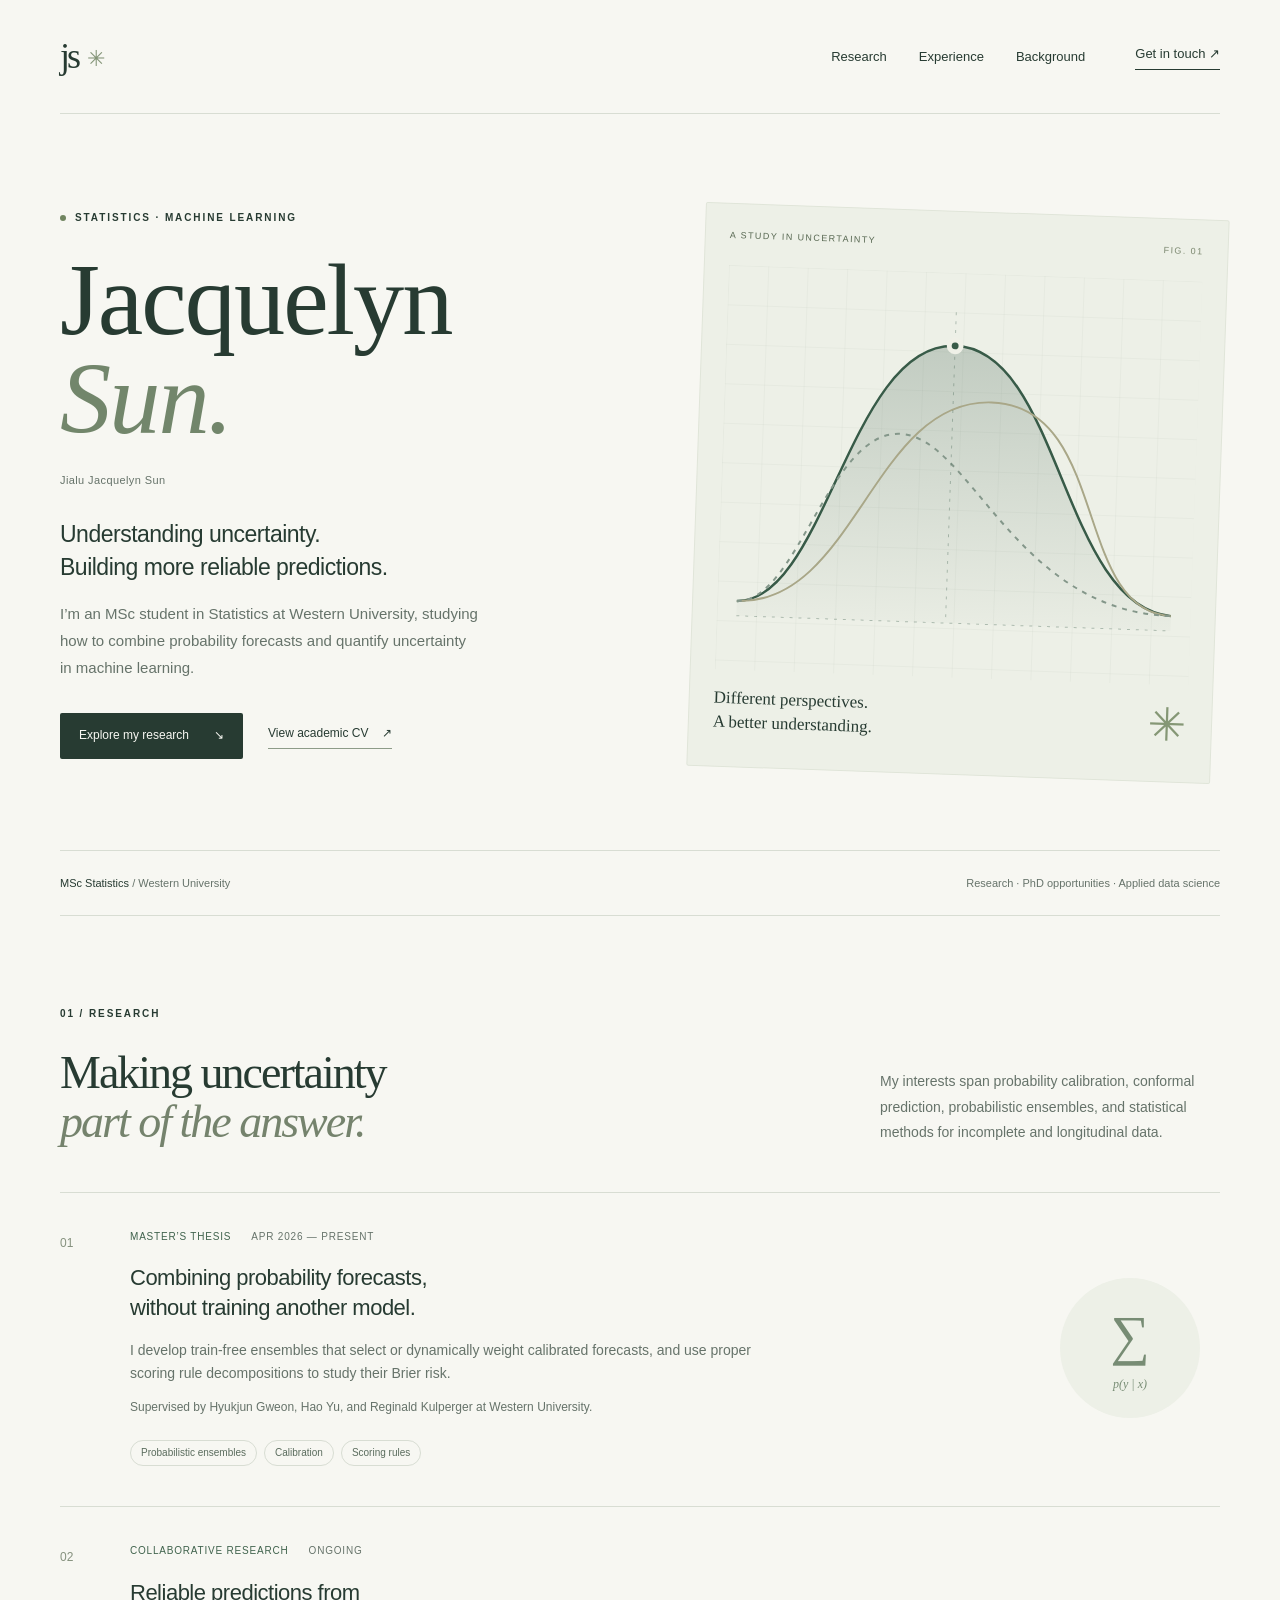
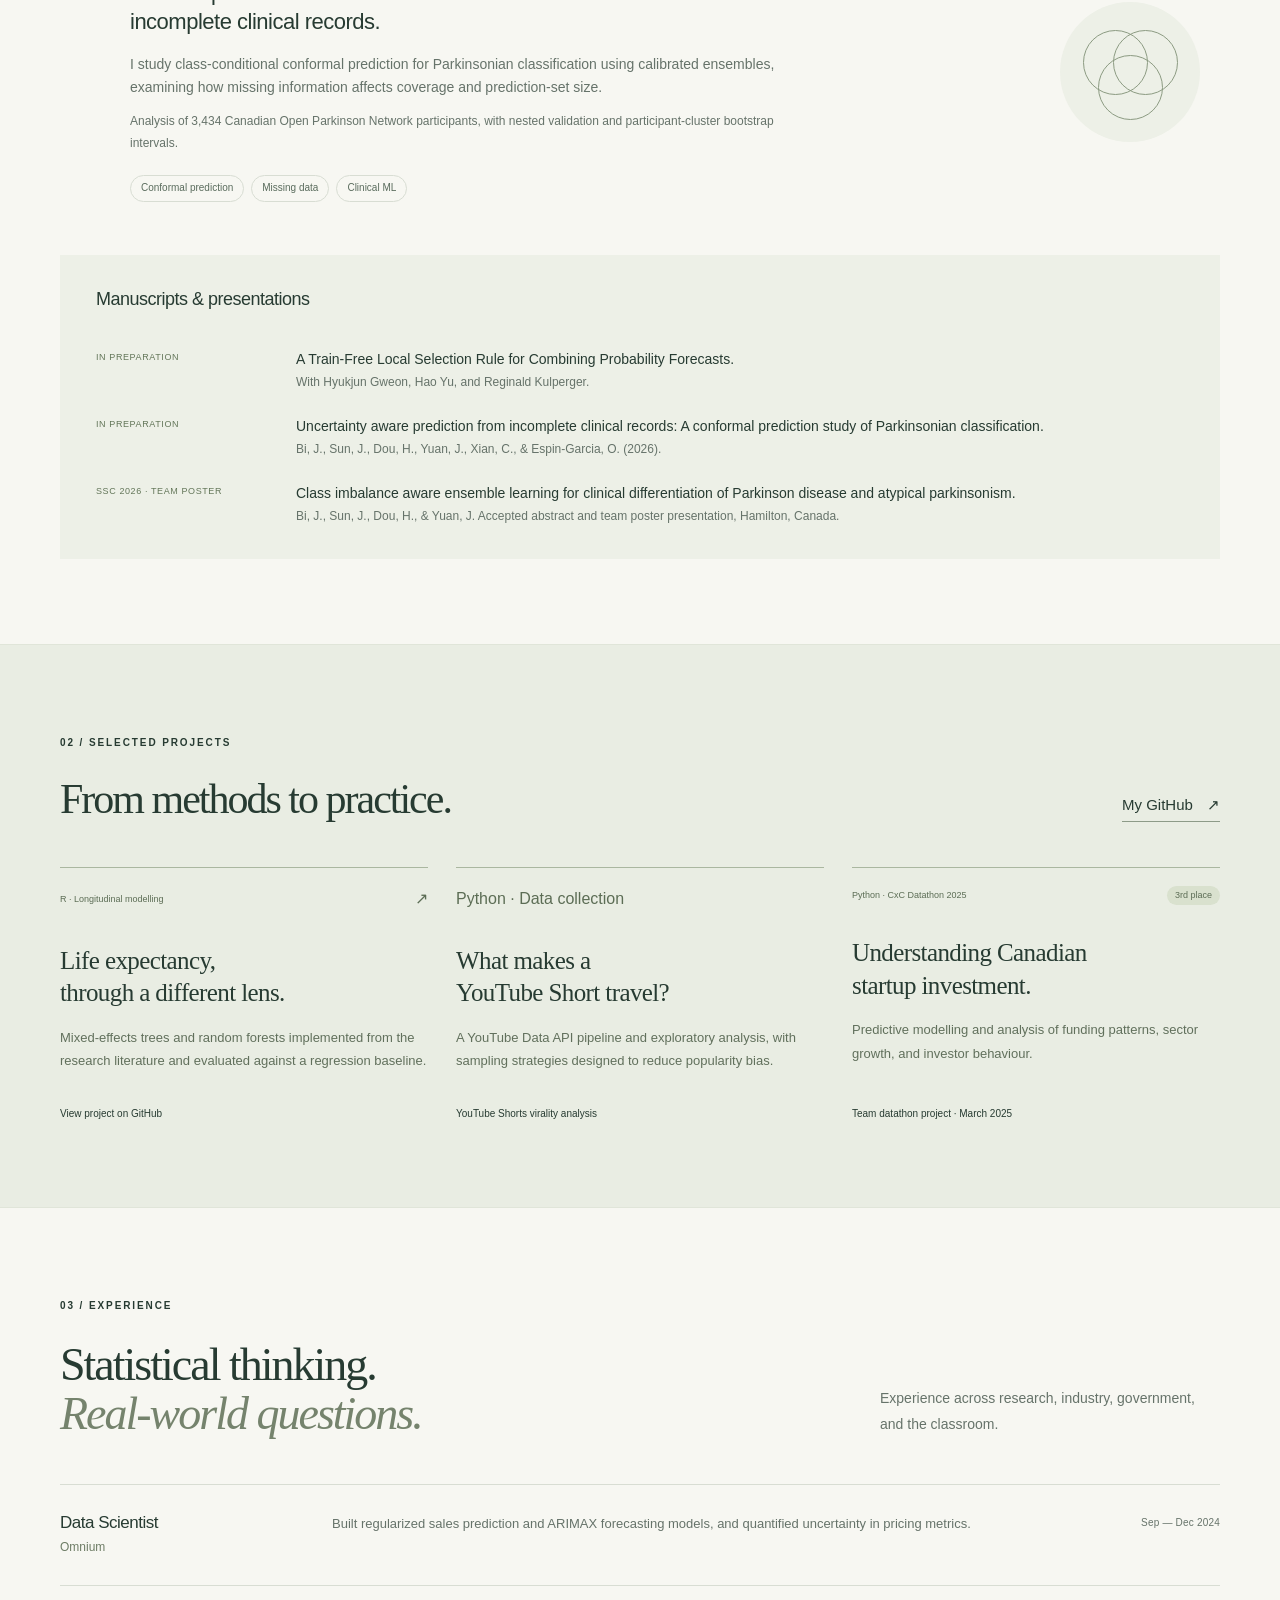
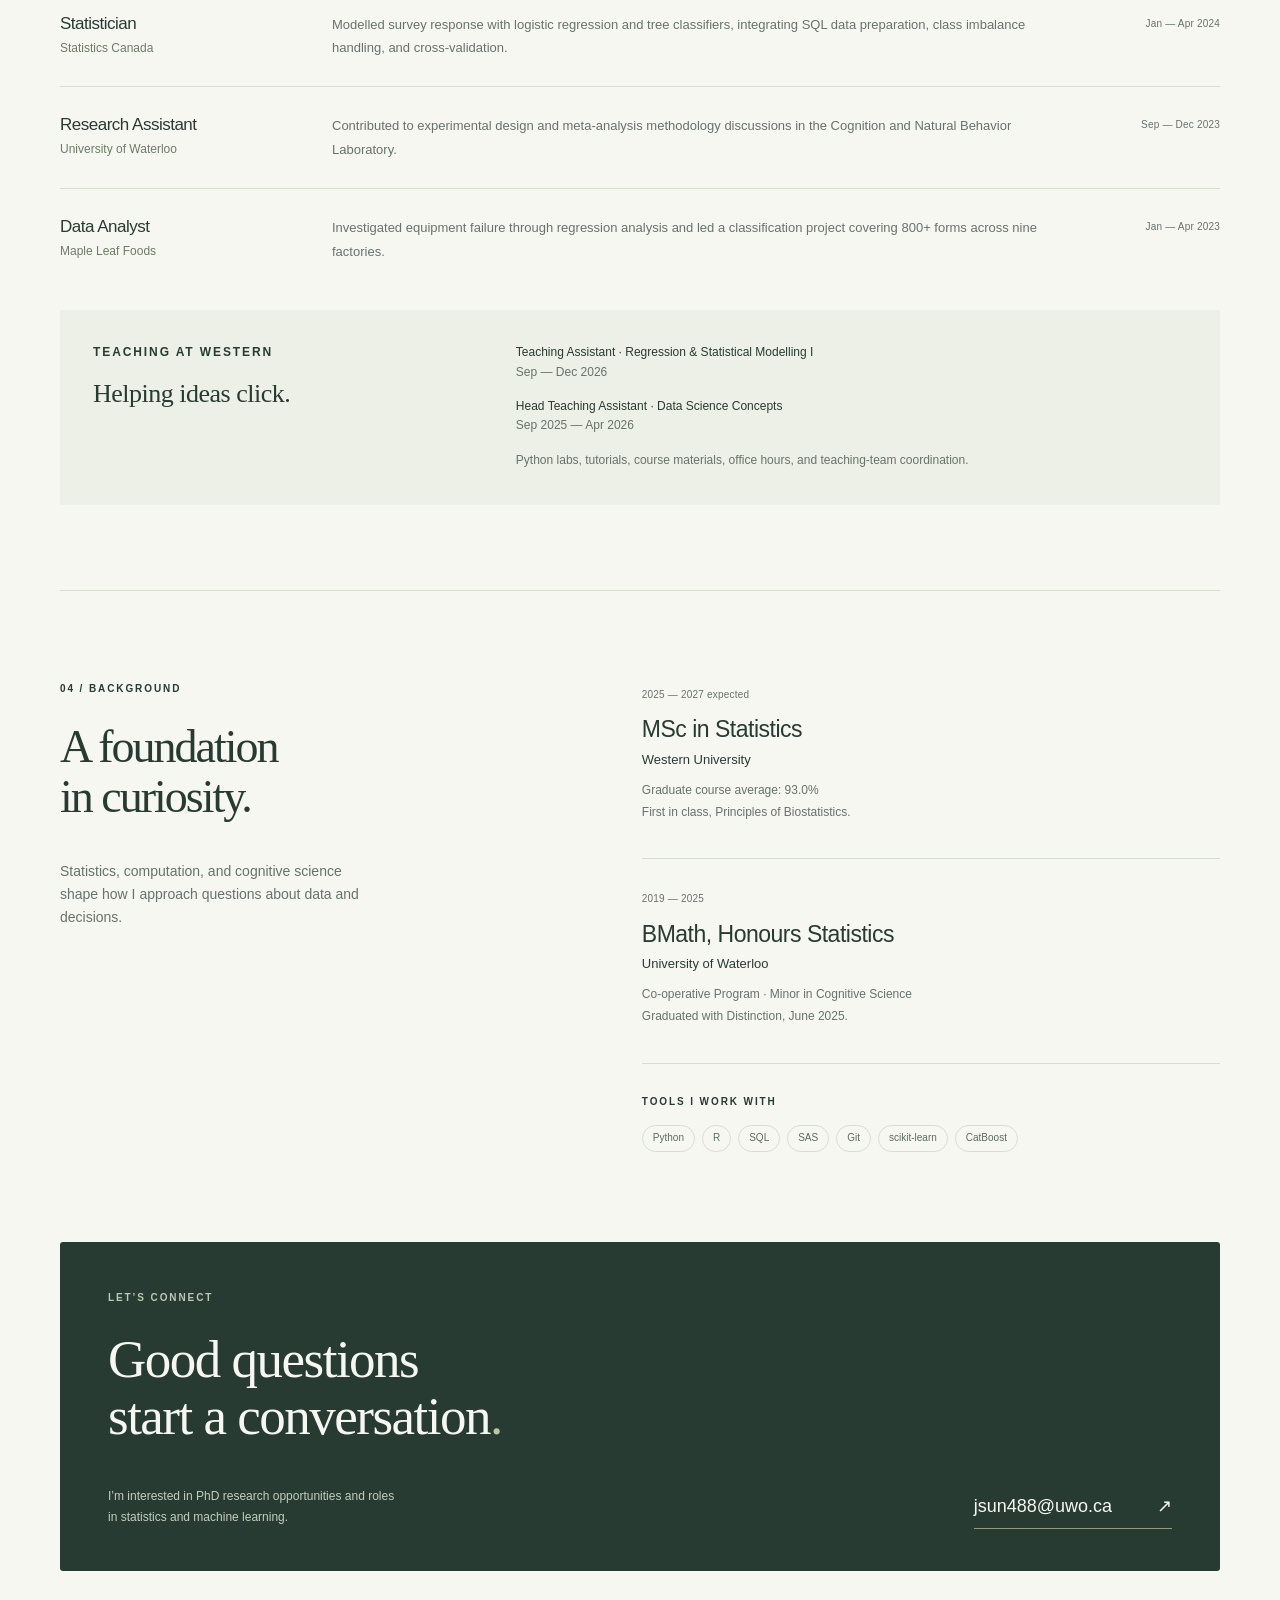
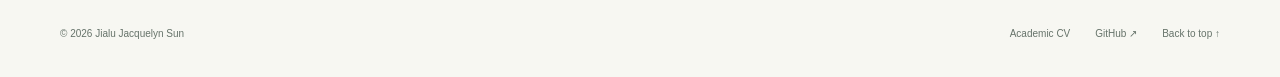
==== index.html @ 1c417985 "Build academic portfolio with research, experience, and printable CV" ====
<!doctype html>
<html lang="en">
<head>
<meta charset="utf-8"><meta name="viewport" content="width=device-width,initial-scale=1">
<meta name="description" content="Jialu Jacquelyn Sun — MSc student in Statistics at Western University. Research in uncertainty quantification, calibration, and reliable machine learning.">
<meta name="theme-color" content="#f7f7f2"><title>Jacquelyn Sun — Statistics & Machine Learning</title>
<link rel="icon" href="favicon.svg" type="image/svg+xml"><link rel="stylesheet" href="styles.css"><script src="script.js" defer></script>
</head>
<body id="top">
<a class="skip" href="#main">Skip to content</a>
<header class="header wrap"><a class="wordmark" href="#top" aria-label="Jacquelyn Sun home">js<span>✳</span></a><nav aria-label="Main navigation"><a href="#research">Research</a><a href="#experience">Experience</a><a href="#background">Background</a><a class="nav-contact" href="mailto:jsun488@uwo.ca">Get in touch <span aria-hidden="true">↗</span></a></nav></header>
<main id="main">
<section class="hero wrap">
<div class="hero-copy"><p class="eyebrow"><span class="dot"></span> Statistics · Machine learning</p><h1>Jacquelyn<br><span>Sun.</span></h1><p class="full-name">Jialu Jacquelyn Sun</p><p class="intro">Understanding uncertainty.<br>Building more reliable predictions.</p><p class="bio">I’m an MSc student in Statistics at Western University, studying how to combine probability forecasts and quantify uncertainty in machine learning.</p><div class="hero-actions"><a class="button" href="#research">Explore my research <span aria-hidden="true">↘</span></a><a class="text-link" href="cv.html">View academic CV <span aria-hidden="true">↗</span></a></div></div>
<div class="hero-visual" aria-hidden="true"><div class="figure-label">A STUDY IN UNCERTAINTY <span>FIG. 01</span></div><svg viewBox="0 0 480 410" fill="none"><defs><pattern id="grid" width="40" height="40" patternUnits="userSpaceOnUse"><path d="M40 0H0V40" stroke="#587068" stroke-opacity=".10"/></pattern><linearGradient id="area" x1="0" y1="0" x2="0" y2="1"><stop stop-color="#526f60" stop-opacity=".28"/><stop offset="1" stop-color="#526f60" stop-opacity=".03"/></linearGradient></defs><rect width="480" height="410" fill="url(#grid)"/><path d="M20 340C110 338 125 74 232 74S349 333 460 340L460 355H20Z" fill="url(#area)"/><path d="M20 340C110 338 125 74 232 74S349 333 460 340" stroke="#385b48" stroke-width="2.5"/><path d="M20 340C140 340 151 130 271 130S360 338 460 340" stroke="#a9a788" stroke-width="2"/><path d="M20 340C81 340 107 165 179 165S301 340 460 340" stroke="#84978a" stroke-width="2" stroke-dasharray="5 6"/><path d="M20 355H460M232 40V355" stroke="#385b48" stroke-opacity=".35" stroke-dasharray="3 6"/><circle cx="232" cy="74" r="6" fill="#385b48" stroke="#eff0e7" stroke-width="5"/></svg><div class="figure-footer"><span>Different perspectives.<br>A better understanding.</span><span class="figure-star">✳</span></div></div>
</section>
<div class="affiliation wrap"><span>MSc Statistics <span class="muted">/ Western University</span></span><span class="affiliation-right">Research · PhD opportunities · Applied data science</span></div>
<section class="section wrap" id="research"><div class="section-heading"><div><p class="eyebrow">01 / Research</p><h2>Making uncertainty<br><em>part of the answer.</em></h2></div><p class="section-description">My interests span probability calibration, conformal prediction, probabilistic ensembles, and statistical methods for incomplete and longitudinal data.</p></div>
<div class="research-list">
<article class="research-row"><span class="item-number">01</span><div><div class="meta">Master’s thesis <span>Apr 2026 — present</span></div><h3>Combining probability forecasts,<br>without training another model.</h3><p>I develop train-free ensembles that select or dynamically weight calibrated forecasts, and use proper scoring rule decompositions to study their Brier risk.</p><p class="detail">Supervised by Hyukjun Gweon, Hao Yu, and Reginald Kulperger at Western University.</p><div class="tags"><span>Probabilistic ensembles</span><span>Calibration</span><span>Scoring rules</span></div></div><div class="research-mark" aria-hidden="true">∑<small>p(y | x)</small></div></article>
<article class="research-row"><span class="item-number">02</span><div><div class="meta">Collaborative research <span>Ongoing</span></div><h3>Reliable predictions from<br>incomplete clinical records.</h3><p>I study class-conditional conformal prediction for Parkinsonian classification using calibrated ensembles, examining how missing information affects coverage and prediction-set size.</p><p class="detail">Analysis of 3,434 Canadian Open Parkinson Network participants, with nested validation and participant-cluster bootstrap intervals.</p><div class="tags"><span>Conformal prediction</span><span>Missing data</span><span>Clinical ML</span></div></div><div class="research-mark circles" aria-hidden="true"><i></i><i></i><i></i></div></article>
</div>
<div class="writing"><h3>Manuscripts & presentations</h3><ol><li><span class="status">In preparation</span><p><strong>A Train-Free Local Selection Rule for Combining Probability Forecasts.</strong><br>With Hyukjun Gweon, Hao Yu, and Reginald Kulperger.</p></li><li><span class="status">In preparation</span><p><strong>Uncertainty aware prediction from incomplete clinical records: A conformal prediction study of Parkinsonian classification.</strong><br>Bi, J., Sun, J., Dou, H., Yuan, J., Xian, C., & Espin-Garcia, O. (2026).</p></li><li><span class="status">SSC 2026 · Team poster</span><p><strong>Class imbalance aware ensemble learning for clinical differentiation of Parkinson disease and atypical parkinsonism.</strong><br>Bi, J., Sun, J., Dou, H., & Yuan, J. Accepted abstract and team poster presentation, Hamilton, Canada.</p></li></ol></div></section>
<section class="projects-band"><div class="wrap section"><div class="section-heading compact"><div><p class="eyebrow">02 / Selected projects</p><h2>From methods to practice.</h2></div><a class="text-link" href="https://github.com/j334sun" target="_blank" rel="noopener noreferrer">My GitHub <span aria-hidden="true">↗</span></a></div><div class="projects"><a class="project" href="https://github.com/j334sun/life-expectancy-mixed-effects" target="_blank" rel="noopener noreferrer"><div class="project-top"><span>R · Longitudinal modelling</span><span aria-hidden="true">↗</span></div><h3>Life expectancy,<br> through a different lens.</h3><p>Mixed-effects trees and random forests implemented from the research literature and evaluated against a regression baseline.</p><span class="project-bottom">View project on GitHub</span></a><article class="project"><div class="project-top"><span>Python · Data collection</span></div><h3>What makes a<br> YouTube Short travel?</h3><p>A YouTube Data API pipeline and exploratory analysis, with sampling strategies designed to reduce popularity bias.</p><span class="project-bottom">YouTube Shorts virality analysis</span></article><article class="project"><div class="project-top"><span>Python · CxC Datathon 2025</span><span class="award">3rd place</span></div><h3>Understanding Canadian<br> startup investment.</h3><p>Predictive modelling and analysis of funding patterns, sector growth, and investor behaviour.</p><span class="project-bottom">Team datathon project · March 2025</span></article></div></div></section>
<section class="section wrap" id="experience"><div class="section-heading"><div><p class="eyebrow">03 / Experience</p><h2>Statistical thinking.<br><em>Real-world questions.</em></h2></div><p class="section-description">Experience across research, industry, government, and the classroom.</p></div><div class="timeline">
<article><div><h3>Data Scientist</h3><p class="organization">Omnium</p></div><p>Built regularized sales prediction and ARIMAX forecasting models, and quantified uncertainty in pricing metrics.</p><span class="date">Sep — Dec 2024</span></article>
<article><div><h3>Statistician</h3><p class="organization">Statistics Canada</p></div><p>Modelled survey response with logistic regression and tree classifiers, integrating SQL data preparation, class imbalance handling, and cross-validation.</p><span class="date">Jan — Apr 2024</span></article>
<article><div><h3>Research Assistant</h3><p class="organization">University of Waterloo</p></div><p>Contributed to experimental design and meta-analysis methodology discussions in the Cognition and Natural Behavior Laboratory.</p><span class="date">Sep — Dec 2023</span></article>
<article><div><h3>Data Analyst</h3><p class="organization">Maple Leaf Foods</p></div><p>Investigated equipment failure through regression analysis and led a classification project covering 800+ forms across nine factories.</p><span class="date">Jan — Apr 2023</span></article>
</div><div class="teaching"><div><p class="eyebrow">Teaching at Western</p><h3>Helping ideas click.</h3></div><div><p><strong>Teaching Assistant</strong> · Regression & Statistical Modelling I<br><span class="muted">Sep — Dec 2026</span></p><p><strong>Head Teaching Assistant</strong> · Data Science Concepts<br><span class="muted">Sep 2025 — Apr 2026</span></p><p class="detail">Python labs, tutorials, course materials, office hours, and teaching-team coordination.</p></div></div></section>
<section class="section wrap background" id="background"><div><p class="eyebrow">04 / Background</p><h2>A foundation<br>in curiosity.</h2><p class="background-copy">Statistics, computation, and cognitive science shape how I approach questions about data and decisions.</p></div><div><article class="education"><span class="date">2025 — 2027 expected</span><h3>MSc in Statistics</h3><p>Western University</p><p class="detail">Graduate course average: 93.0%<br>First in class, Principles of Biostatistics.</p></article><article class="education"><span class="date">2019 — 2025</span><h3>BMath, Honours Statistics</h3><p>University of Waterloo</p><p class="detail">Co-operative Program · Minor in Cognitive Science<br>Graduated with Distinction, June 2025.</p></article><div class="skills"><p class="eyebrow">Tools I work with</p><div class="tags"><span>Python</span><span>R</span><span>SQL</span><span>SAS</span><span>Git</span><span>scikit-learn</span><span>CatBoost</span></div></div></div></section>
<section class="contact wrap"><p class="eyebrow">Let’s connect</p><h2>Good questions<br>start a conversation<span>.</span></h2><div class="contact-bottom"><p>I’m interested in PhD research opportunities and roles<br class="desktop-break"> in statistics and machine learning.</p><a href="mailto:jsun488@uwo.ca">jsun488@uwo.ca <span aria-hidden="true">↗</span></a></div></section>
</main><footer class="wrap"><span>© <span id="year">2026</span> Jialu Jacquelyn Sun</span><div><a href="cv.html">Academic CV</a><a href="https://github.com/j334sun" target="_blank" rel="noopener noreferrer">GitHub ↗</a><a href="#top">Back to top ↑</a></div></footer>
</body></html>
---- styles.css ----
:root{--paper:#f7f7f2;--ink:#273b32;--muted:#66736a;--line:#d8ddd3;--accent:#40634d;--soft:#edf0e7}*{box-sizing:border-box}html{scroll-behavior:smooth;scroll-padding-top:30px}body{margin:0;background:var(--paper);color:var(--ink);font-family:Arial,Helvetica,sans-serif;-webkit-font-smoothing:antialiased;font-size:15px;line-height:1.65}a{color:inherit;text-decoration:none}a:focus-visible,button:focus-visible{outline:3px solid #a87830;outline-offset:6px}.wrap{width:min(1160px,calc(100% - 96px));margin-inline:auto}.header{height:114px;display:flex;align-items:center;justify-content:space-between;border-bottom:1px solid var(--line)}.wordmark{font-family:Georgia,serif;font-size:36px;letter-spacing:-3px}.wordmark span{color:#839477;font-family:Arial;font-size:22px;margin-left:9px;vertical-align:middle}.header nav{display:flex;gap:32px;align-items:center;font-size:13px}.header nav a:hover,.text-link:hover{color:#668056}.nav-contact{margin-left:18px;border-bottom:1px solid var(--ink);padding-bottom:4px}.hero{padding-top:80px;padding-bottom:75px;display:grid;grid-template-columns:1.1fr 1fr;gap:60px;align-items:center}.eyebrow{font-size:10px;text-transform:uppercase;letter-spacing:1.9px;font-weight:600;margin:0 0 25px;display:flex;align-items:center;gap:9px}.dot{width:6px;height:6px;border-radius:50%;background:#718560}h1,h2,h3,p{margin-top:0}h1,h2{font-family:Georgia,'Times New Roman',serif;font-weight:400;line-height:1.08;letter-spacing:-2px}h1{font-size:clamp(78px,8vw,112px);line-height:.96;margin:0 0 23px}h1>span{font-style:italic;color:#72866b}.full-name{font-size:11px;color:var(--muted);margin-bottom:29px;letter-spacing:.4px}.full-name span{padding:0 10px;color:#a0a695}.intro{font-size:23px;line-height:1.42;letter-spacing:-.5px;margin-bottom:17px}.bio{color:var(--muted);font-size:15px;max-width:420px;line-height:1.8}.hero-actions{display:flex;align-items:center;gap:25px;margin-top:32px;font-size:12px}.button{background:var(--ink);color:var(--paper);padding:13px 19px;display:inline-flex;gap:25px;align-items:center;border-radius:2px;transition:background .15s}.button:hover{background:#4a6753}.text-link{padding-bottom:4px;border-bottom:1px solid #8d9b88}.text-link span{margin-left:10px}.hero-visual{background:var(--soft);border:1px solid #e0e5d9;padding:24px;transform:rotate(2deg);margin-top:17px;border-radius:2px}.hero-visual svg{display:block;width:100%;margin:22px 0 8px}.figure-label{font-size:9px;letter-spacing:1.4px;display:flex;justify-content:space-between;color:#586852}.figure-label span{color:#7b876f}.figure-footer{display:flex;justify-content:space-between;align-items:center;font-family:Georgia,serif;font-size:17px;line-height:1.4}.figure-star{font-size:46px;color:#859775}.affiliation{display:flex;justify-content:space-between;border-top:1px solid var(--line);border-bottom:1px solid var(--line);padding:23px 0;font-size:11px;gap:20px}.muted{color:var(--muted)}.affiliation-right{color:var(--muted)}.section{padding-top:90px;padding-bottom:85px;scroll-margin-top:10px}.section-heading{display:flex;justify-content:space-between;align-items:flex-end;gap:70px;margin-bottom:45px}.section-heading h2{margin-bottom:0}h2{font-size:46px}h2 em{font-weight:400;color:#75836d}.section-description{width:340px;flex-shrink:0;color:var(--muted);font-size:14px;margin-bottom:2px;line-height:1.8}.research-row{display:grid;grid-template-columns:45px 1fr 160px;gap:25px;padding:36px 0 40px;border-top:1px solid var(--line)}.item-number{color:#85917e;font-size:12px;padding-top:5px}.meta{display:flex;gap:20px;color:var(--accent);font-size:10px;text-transform:uppercase;letter-spacing:.8px;margin-bottom:18px}.meta>span{color:var(--muted)}h3{font-size:22px;line-height:1.35;font-weight:400;letter-spacing:-.5px;margin-bottom:16px}.research-row p{max-width:660px;color:var(--muted);font-size:14px;margin-bottom:12px}.research-row .detail,.detail{font-size:12px;color:var(--muted);line-height:1.8}.tags{display:flex;flex-wrap:wrap;gap:7px;margin-top:21px}.tags span{font-size:10px;border:1px solid var(--line);border-radius:30px;padding:4px 10px;color:#5a6c5d}.research-mark{width:140px;height:140px;border-radius:50%;background:var(--soft);margin:auto 0;display:flex;align-items:center;justify-content:center;flex-direction:column;font-family:Georgia,serif;font-size:55px;color:#778c74;line-height:1.2}.research-mark small{font-size:12px;font-style:italic;margin-top:8px}.circles{position:relative}.circles i{position:absolute;width:65px;height:65px;border:1px solid #8c9b82;border-radius:50%;top:28px;left:23px}.circles i:nth-child(2){left:53px}.circles i:nth-child(3){left:38px;top:53px}.writing{background:var(--soft);padding:32px 36px;margin-top:13px}.writing h3{font-size:18px}.writing ol{list-style:none;padding:0;margin:0}.writing li{display:grid;grid-template-columns:180px 1fr;gap:20px;padding-top:20px}.status{text-transform:uppercase;letter-spacing:.6px;font-size:9px;color:#637659;padding-top:3px}.writing p{font-size:12px;line-height:1.8;margin:0;color:var(--muted)}.writing strong{font-weight:400;color:var(--ink);font-size:14px}.projects-band{background:#e9ede3;border-top:1px solid #e0e5d9;border-bottom:1px solid #e0e5d9}.compact h2{font-size:42px}.projects{display:grid;grid-template-columns:repeat(3,1fr);gap:28px}.project{display:flex;flex-direction:column;border-top:1px solid #aab7a0;padding-top:18px}.project-top{font-size:9px;display:flex;align-items:center;justify-content:space-between;gap:10px;color:#5c6d55;margin-bottom:32px}.project-top>span:last-child{font-size:16px}.project-top .award{font-size:9px!important;background:#d9e1ce;border-radius:20px;padding:2px 8px}.project h3{font-family:Georgia,serif;font-size:25px;letter-spacing:-.6px;line-height:1.3}.project p{font-size:13px;color:#61705c;line-height:1.8;flex:1}.project-bottom{font-size:10px;margin-top:20px}.project[href]:hover h3{text-decoration:underline;text-decoration-thickness:1px;text-underline-offset:5px}.timeline article{display:grid;grid-template-columns:240px 1fr 135px;gap:32px;border-top:1px solid var(--line);padding:27px 0}.timeline h3{font-size:17px;margin:0}.organization{font-size:12px;color:#6d7c65;margin:3px 0 0}.timeline article>p{font-size:13px;color:var(--muted);line-height:1.8;margin:0}.date{font-size:10px;color:var(--muted);letter-spacing:.2px}.timeline .date{text-align:right;padding-top:3px}.teaching{display:grid;grid-template-columns:1fr 1.8fr;gap:50px;padding:33px;background:var(--soft);margin-top:20px}.teaching .eyebrow{margin-bottom:13px}.teaching h3{font-family:Georgia,serif;font-size:26px}.teaching p{font-size:12px;margin-bottom:14px}.teaching p:last-child{margin:0}.teaching strong{font-weight:500}.background{display:grid;grid-template-columns:1fr 1.2fr;gap:100px;border-top:1px solid var(--line)}.background-copy{color:var(--muted);max-width:310px;font-size:14px}.education{border-bottom:1px solid var(--line);padding-bottom:25px;margin-bottom:26px}.education h3{font-size:23px;margin:9px 0 3px}.education p{font-size:13px;margin-bottom:10px}.education .detail{font-size:12px}.skills .eyebrow{margin:30px 0 15px}.skills .tags{margin:0}.contact{background:var(--ink);color:var(--paper);padding:48px 48px 42px;margin-top:5px;margin-bottom:55px;border-radius:3px}.contact .eyebrow{color:#bcc9b4}.contact h2{font-size:53px;letter-spacing:-1.5px;margin-bottom:40px}.contact h2>span{color:#b9c8a7}.contact-bottom{display:flex;justify-content:space-between;gap:30px;align-items:flex-end}.contact-bottom p{font-size:12px;color:#c3cebd;line-height:1.8;margin:0}.contact-bottom>a{font-size:18px;border-bottom:1px solid #8c9d83;padding-bottom:6px}.contact-bottom>a>span{margin-left:40px}footer{display:flex;justify-content:space-between;padding-bottom:35px;font-size:10px;color:var(--muted)}footer>div{display:flex;gap:25px}.skip{position:fixed;top:-80px;left:20px;background:var(--ink);color:white;padding:10px 20px;z-index:100}.skip:focus{top:12px}body.cv-page{max-width:860px;padding:48px 28px;margin:auto}.cv-page h1{font-size:48px;margin:24px 0}.cv-page h2{font-size:27px;margin:40px 0 15px}.cv-page h3{font-size:18px;margin:20px 0 6px}.cv-page p,.cv-page li{font-size:14px}.cv-page nav{display:flex;justify-content:space-between}.cv-page button{font:inherit;border:1px solid var(--line);background:var(--soft);color:var(--ink);padding:7px 14px;cursor:pointer}.cv-page .cv-sub{color:var(--muted)}@media(min-width:1400px){.hero{padding-top:90px;padding-bottom:90px}}@media(max-width:960px){.wrap{width:calc(100% - 64px)}.hero{gap:30px}.hero-actions{gap:18px;flex-wrap:wrap}.hero-visual{padding:18px}.section-heading{gap:40px}.section-description{width:290px}h2{font-size:39px}.research-row{grid-template-columns:30px 1fr 110px;gap:18px}.research-mark{width:110px;height:110px}.circles i{transform:translate(-15px,-10px)}.timeline article{grid-template-columns:180px 1fr 110px;gap:20px}.background{gap:50px}.contact h2{font-size:46px}.contact-bottom>a{font-size:16px}.contact-bottom>a>span{margin-left:15px}}@media(max-width:700px){.wrap{width:calc(100% - 40px)}.header{height:85px}.wordmark{font-size:31px}.header nav{gap:18px;font-size:11px}.nav-contact{display:none}.hero{grid-template-columns:1fr;padding:48px 0 38px;gap:38px}h1{font-size:clamp(60px,20vw,88px)}.hero-copy{min-width:0}.hero-visual{max-width:450px;margin:0 7px;transform:rotate(1deg)}.hero-visual svg{max-height:285px}.hero .eyebrow{margin-bottom:25px}.bio{max-width:100%}.hero-actions{margin-top:25px}.affiliation{flex-direction:column;gap:5px;padding:18px 0}.affiliation-right{font-size:10px}.section{padding:58px 0}.section-heading{display:block;margin-bottom:30px}h2,.compact h2{font-size:36px;letter-spacing:-1.4px}.section-description{width:auto;margin-top:22px;max-width:500px}.research-row{grid-template-columns:23px 1fr;gap:13px;padding:28px 0}.research-mark{display:none}.research-row h3{font-size:22px}.meta{font-size:8px;gap:14px}.tags{gap:5px}.tags span{font-size:9px}.writing{padding:24px 20px;margin-top:8px}.writing li{display:block;padding-top:24px}.writing li:first-child{padding-top:3px}.status{display:block;margin-bottom:8px}.writing strong{font-size:13px}.compact .text-link{display:inline-block;margin-top:22px;font-size:12px}.projects{grid-template-columns:1fr;gap:34px}.project-top{margin-bottom:20px}.project h3 br{display:none}.project p{margin-bottom:0}.timeline article{grid-template-columns:1fr auto;gap:15px}.timeline article>p{grid-row:2;grid-column:1/-1}.timeline .date{grid-column:2;grid-row:1}.teaching{grid-template-columns:1fr;gap:7px;padding:24px}.background{display:block}.background>div:first-child{margin-bottom:35px}.contact{padding:32px 25px;margin-bottom:30px}.contact h2{font-size:37px;margin-bottom:27px}.contact-bottom{display:block}.contact-bottom>a{display:inline-block;margin-top:24px;font-size:17px}.contact-bottom>a>span{margin-left:30px}footer{gap:20px;align-items:flex-start;font-size:9px}footer>div{gap:13px;flex-wrap:wrap;justify-content:flex-end}.desktop-break{display:none}.cv-page h1{font-size:38px}}@media(prefers-reduced-motion:reduce){html{scroll-behavior:auto}*{transition:none!important}}@media print{body{background:white;color:black}.cv-page nav{display:none}.cv-page{padding:0!important;max-width:none!important}.cv-page h2{break-after:avoid}.cv-page article{break-inside:avoid}a{color:inherit}.cv-page h1{font-size:30px}.cv-page h2{font-size:22px;margin-top:22px}.cv-page p,.cv-page li{font-size:10pt}}
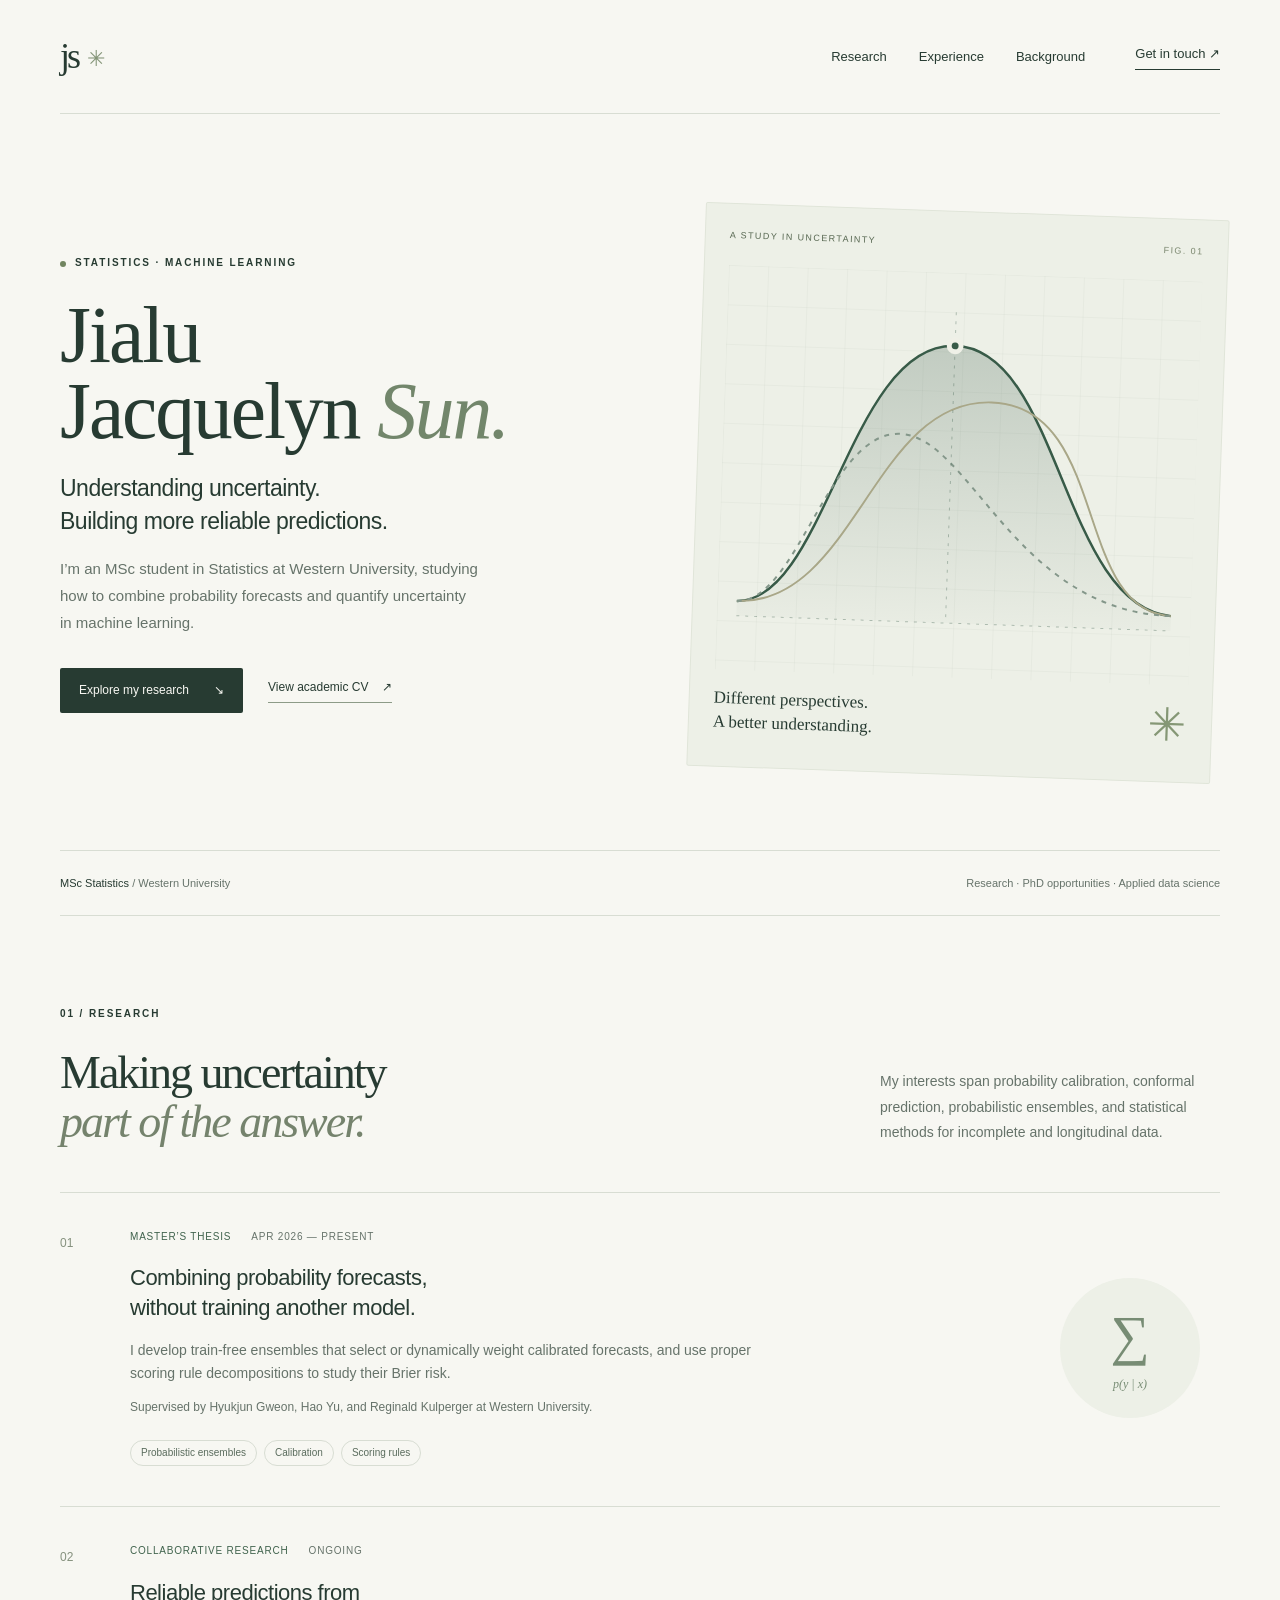
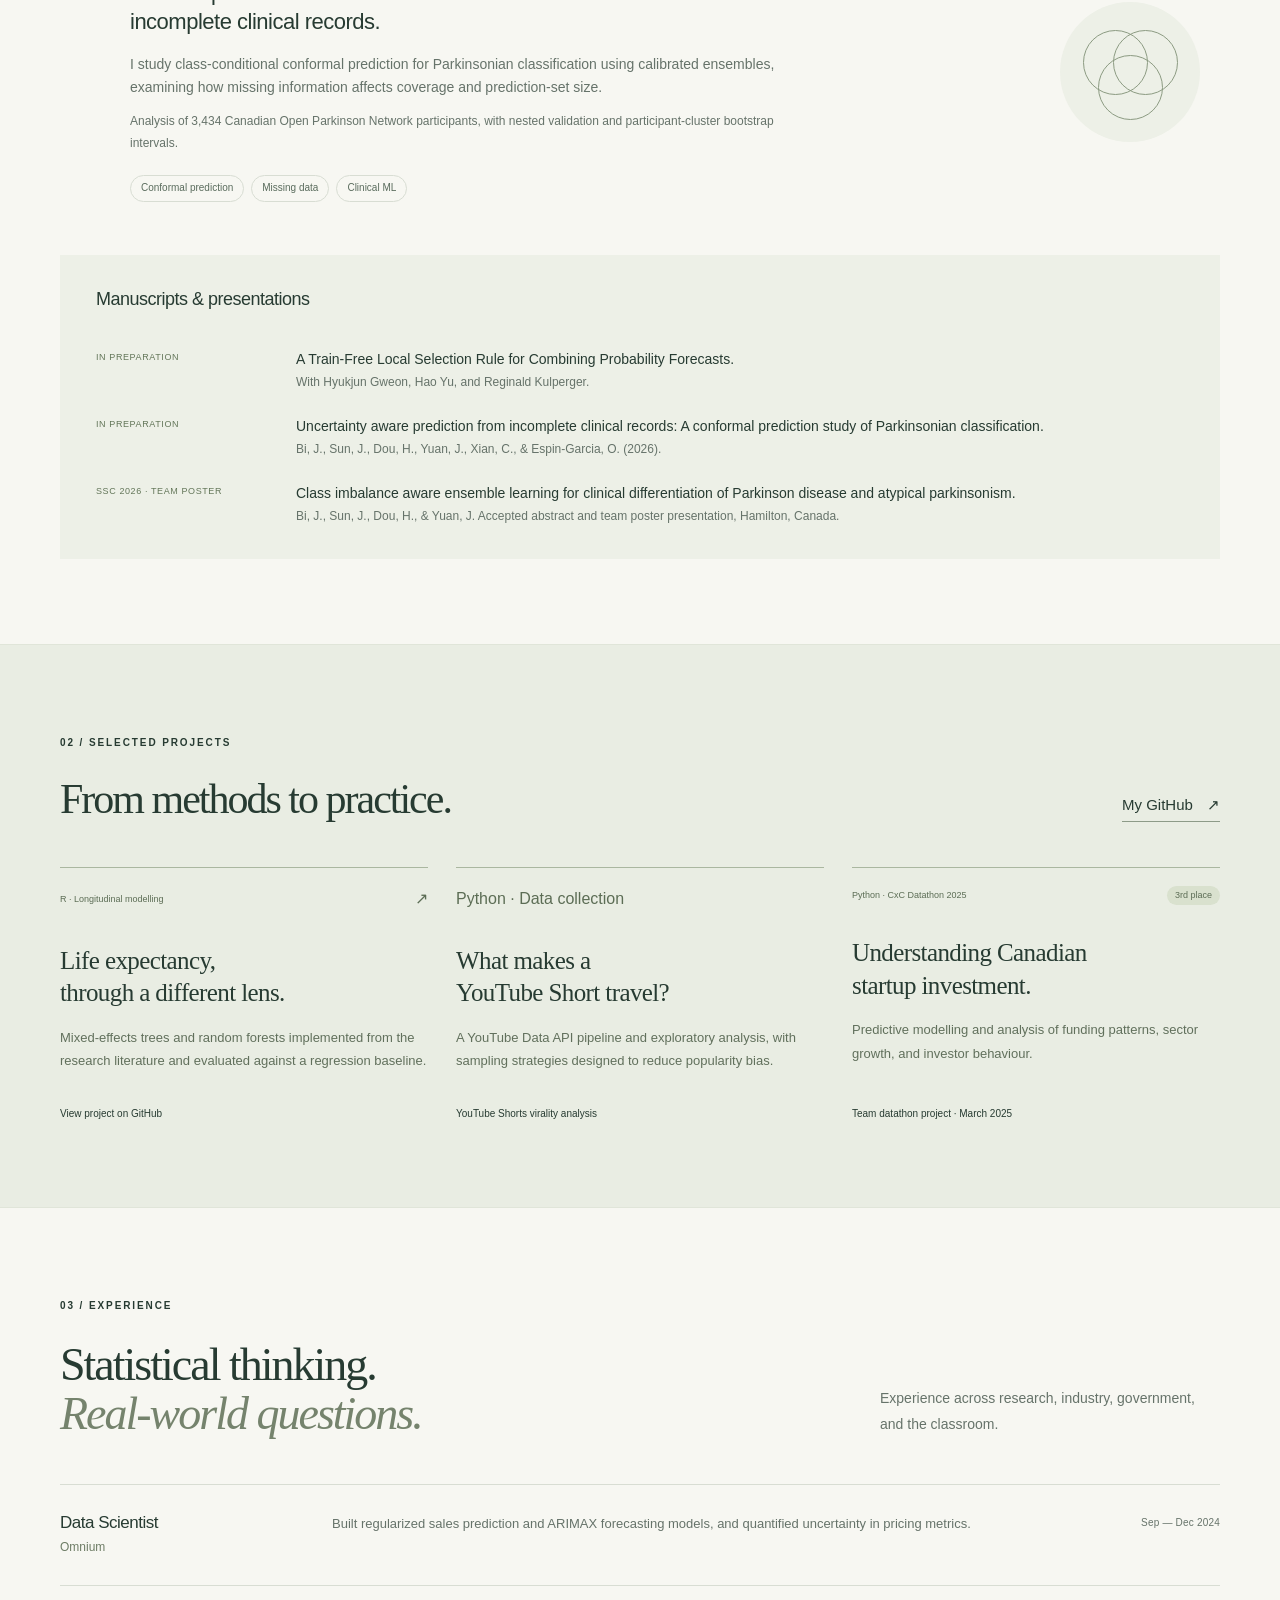
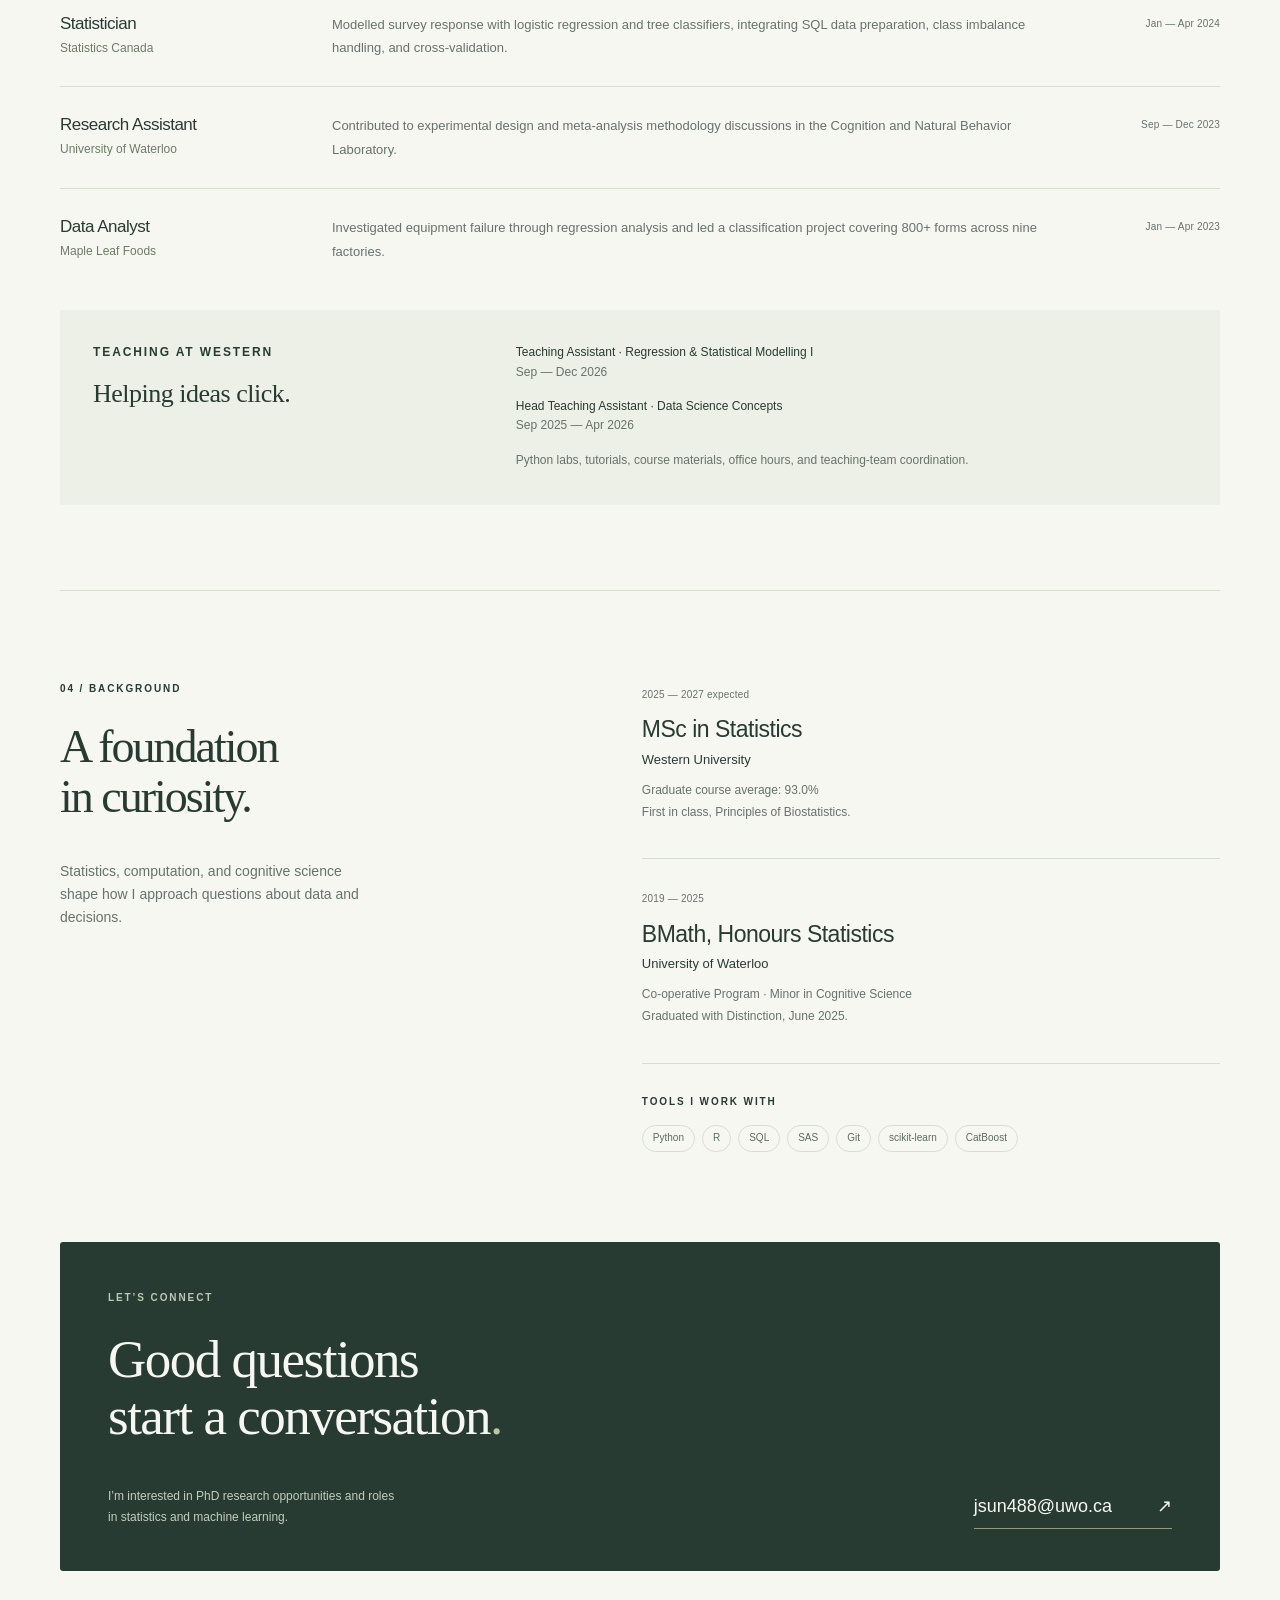
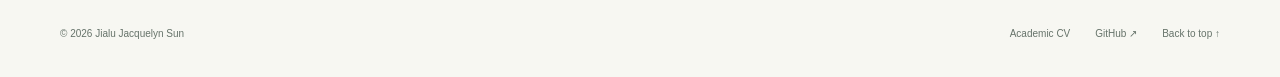
==== commit b2d953e3: "Use full name Jialu Jacquelyn Sun and publish with GitHub Pages" ====
--- a/index.html
+++ b/index.html
@@ -3,15 +3,15 @@
 <head>
 <meta charset="utf-8"><meta name="viewport" content="width=device-width,initial-scale=1">
 <meta name="description" content="Jialu Jacquelyn Sun — MSc student in Statistics at Western University. Research in uncertainty quantification, calibration, and reliable machine learning.">
-<meta name="theme-color" content="#f7f7f2"><title>Jacquelyn Sun — Statistics & Machine Learning</title>
+<meta name="theme-color" content="#f7f7f2"><title>Jialu Jacquelyn Sun</title>
 <link rel="icon" href="favicon.svg" type="image/svg+xml"><link rel="stylesheet" href="styles.css"><script src="script.js" defer></script>
 </head>
 <body id="top">
 <a class="skip" href="#main">Skip to content</a>
-<header class="header wrap"><a class="wordmark" href="#top" aria-label="Jacquelyn Sun home">js<span>✳</span></a><nav aria-label="Main navigation"><a href="#research">Research</a><a href="#experience">Experience</a><a href="#background">Background</a><a class="nav-contact" href="mailto:jsun488@uwo.ca">Get in touch <span aria-hidden="true">↗</span></a></nav></header>
+<header class="header wrap"><a class="wordmark" href="#top" aria-label="Jialu Jacquelyn Sun home">js<span>✳</span></a><nav aria-label="Main navigation"><a href="#research">Research</a><a href="#experience">Experience</a><a href="#background">Background</a><a class="nav-contact" href="mailto:jsun488@uwo.ca">Get in touch <span aria-hidden="true">↗</span></a></nav></header>
 <main id="main">
 <section class="hero wrap">
-<div class="hero-copy"><p class="eyebrow"><span class="dot"></span> Statistics · Machine learning</p><h1>Jacquelyn<br><span>Sun.</span></h1><p class="full-name">Jialu Jacquelyn Sun</p><p class="intro">Understanding uncertainty.<br>Building more reliable predictions.</p><p class="bio">I’m an MSc student in Statistics at Western University, studying how to combine probability forecasts and quantify uncertainty in machine learning.</p><div class="hero-actions"><a class="button" href="#research">Explore my research <span aria-hidden="true">↘</span></a><a class="text-link" href="cv.html">View academic CV <span aria-hidden="true">↗</span></a></div></div>
+<div class="hero-copy"><p class="eyebrow"><span class="dot"></span> Statistics · Machine learning</p><h1>Jialu<br>Jacquelyn <span>Sun.</span></h1><p class="intro">Understanding uncertainty.<br>Building more reliable predictions.</p><p class="bio">I’m an MSc student in Statistics at Western University, studying how to combine probability forecasts and quantify uncertainty in machine learning.</p><div class="hero-actions"><a class="button" href="#research">Explore my research <span aria-hidden="true">↘</span></a><a class="text-link" href="cv.html">View academic CV <span aria-hidden="true">↗</span></a></div></div>
 <div class="hero-visual" aria-hidden="true"><div class="figure-label">A STUDY IN UNCERTAINTY <span>FIG. 01</span></div><svg viewBox="0 0 480 410" fill="none"><defs><pattern id="grid" width="40" height="40" patternUnits="userSpaceOnUse"><path d="M40 0H0V40" stroke="#587068" stroke-opacity=".10"/></pattern><linearGradient id="area" x1="0" y1="0" x2="0" y2="1"><stop stop-color="#526f60" stop-opacity=".28"/><stop offset="1" stop-color="#526f60" stop-opacity=".03"/></linearGradient></defs><rect width="480" height="410" fill="url(#grid)"/><path d="M20 340C110 338 125 74 232 74S349 333 460 340L460 355H20Z" fill="url(#area)"/><path d="M20 340C110 338 125 74 232 74S349 333 460 340" stroke="#385b48" stroke-width="2.5"/><path d="M20 340C140 340 151 130 271 130S360 338 460 340" stroke="#a9a788" stroke-width="2"/><path d="M20 340C81 340 107 165 179 165S301 340 460 340" stroke="#84978a" stroke-width="2" stroke-dasharray="5 6"/><path d="M20 355H460M232 40V355" stroke="#385b48" stroke-opacity=".35" stroke-dasharray="3 6"/><circle cx="232" cy="74" r="6" fill="#385b48" stroke="#eff0e7" stroke-width="5"/></svg><div class="figure-footer"><span>Different perspectives.<br>A better understanding.</span><span class="figure-star">✳</span></div></div>
 </section>
 <div class="affiliation wrap"><span>MSc Statistics <span class="muted">/ Western University</span></span><span class="affiliation-right">Research · PhD opportunities · Applied data science</span></div>
--- a/styles.css
+++ b/styles.css
@@ -1 +1 @@
-:root{--paper:#f7f7f2;--ink:#273b32;--muted:#66736a;--line:#d8ddd3;--accent:#40634d;--soft:#edf0e7}*{box-sizing:border-box}html{scroll-behavior:smooth;scroll-padding-top:30px}body{margin:0;background:var(--paper);color:var(--ink);font-family:Arial,Helvetica,sans-serif;-webkit-font-smoothing:antialiased;font-size:15px;line-height:1.65}a{color:inherit;text-decoration:none}a:focus-visible,button:focus-visible{outline:3px solid #a87830;outline-offset:6px}.wrap{width:min(1160px,calc(100% - 96px));margin-inline:auto}.header{height:114px;display:flex;align-items:center;justify-content:space-between;border-bottom:1px solid var(--line)}.wordmark{font-family:Georgia,serif;font-size:36px;letter-spacing:-3px}.wordmark span{color:#839477;font-family:Arial;font-size:22px;margin-left:9px;vertical-align:middle}.header nav{display:flex;gap:32px;align-items:center;font-size:13px}.header nav a:hover,.text-link:hover{color:#668056}.nav-contact{margin-left:18px;border-bottom:1px solid var(--ink);padding-bottom:4px}.hero{padding-top:80px;padding-bottom:75px;display:grid;grid-template-columns:1.1fr 1fr;gap:60px;align-items:center}.eyebrow{font-size:10px;text-transform:uppercase;letter-spacing:1.9px;font-weight:600;margin:0 0 25px;display:flex;align-items:center;gap:9px}.dot{width:6px;height:6px;border-radius:50%;background:#718560}h1,h2,h3,p{margin-top:0}h1,h2{font-family:Georgia,'Times New Roman',serif;font-weight:400;line-height:1.08;letter-spacing:-2px}h1{font-size:clamp(78px,8vw,112px);line-height:.96;margin:0 0 23px}h1>span{font-style:italic;color:#72866b}.full-name{font-size:11px;color:var(--muted);margin-bottom:29px;letter-spacing:.4px}.full-name span{padding:0 10px;color:#a0a695}.intro{font-size:23px;line-height:1.42;letter-spacing:-.5px;margin-bottom:17px}.bio{color:var(--muted);font-size:15px;max-width:420px;line-height:1.8}.hero-actions{display:flex;align-items:center;gap:25px;margin-top:32px;font-size:12px}.button{background:var(--ink);color:var(--paper);padding:13px 19px;display:inline-flex;gap:25px;align-items:center;border-radius:2px;transition:background .15s}.button:hover{background:#4a6753}.text-link{padding-bottom:4px;border-bottom:1px solid #8d9b88}.text-link span{margin-left:10px}.hero-visual{background:var(--soft);border:1px solid #e0e5d9;padding:24px;transform:rotate(2deg);margin-top:17px;border-radius:2px}.hero-visual svg{display:block;width:100%;margin:22px 0 8px}.figure-label{font-size:9px;letter-spacing:1.4px;display:flex;justify-content:space-between;color:#586852}.figure-label span{color:#7b876f}.figure-footer{display:flex;justify-content:space-between;align-items:center;font-family:Georgia,serif;font-size:17px;line-height:1.4}.figure-star{font-size:46px;color:#859775}.affiliation{display:flex;justify-content:space-between;border-top:1px solid var(--line);border-bottom:1px solid var(--line);padding:23px 0;font-size:11px;gap:20px}.muted{color:var(--muted)}.affiliation-right{color:var(--muted)}.section{padding-top:90px;padding-bottom:85px;scroll-margin-top:10px}.section-heading{display:flex;justify-content:space-between;align-items:flex-end;gap:70px;margin-bottom:45px}.section-heading h2{margin-bottom:0}h2{font-size:46px}h2 em{font-weight:400;color:#75836d}.section-description{width:340px;flex-shrink:0;color:var(--muted);font-size:14px;margin-bottom:2px;line-height:1.8}.research-row{display:grid;grid-template-columns:45px 1fr 160px;gap:25px;padding:36px 0 40px;border-top:1px solid var(--line)}.item-number{color:#85917e;font-size:12px;padding-top:5px}.meta{display:flex;gap:20px;color:var(--accent);font-size:10px;text-transform:uppercase;letter-spacing:.8px;margin-bottom:18px}.meta>span{color:var(--muted)}h3{font-size:22px;line-height:1.35;font-weight:400;letter-spacing:-.5px;margin-bottom:16px}.research-row p{max-width:660px;color:var(--muted);font-size:14px;margin-bottom:12px}.research-row .detail,.detail{font-size:12px;color:var(--muted);line-height:1.8}.tags{display:flex;flex-wrap:wrap;gap:7px;margin-top:21px}.tags span{font-size:10px;border:1px solid var(--line);border-radius:30px;padding:4px 10px;color:#5a6c5d}.research-mark{width:140px;height:140px;border-radius:50%;background:var(--soft);margin:auto 0;display:flex;align-items:center;justify-content:center;flex-direction:column;font-family:Georgia,serif;font-size:55px;color:#778c74;line-height:1.2}.research-mark small{font-size:12px;font-style:italic;margin-top:8px}.circles{position:relative}.circles i{position:absolute;width:65px;height:65px;border:1px solid #8c9b82;border-radius:50%;top:28px;left:23px}.circles i:nth-child(2){left:53px}.circles i:nth-child(3){left:38px;top:53px}.writing{background:var(--soft);padding:32px 36px;margin-top:13px}.writing h3{font-size:18px}.writing ol{list-style:none;padding:0;margin:0}.writing li{display:grid;grid-template-columns:180px 1fr;gap:20px;padding-top:20px}.status{text-transform:uppercase;letter-spacing:.6px;font-size:9px;color:#637659;padding-top:3px}.writing p{font-size:12px;line-height:1.8;margin:0;color:var(--muted)}.writing strong{font-weight:400;color:var(--ink);font-size:14px}.projects-band{background:#e9ede3;border-top:1px solid #e0e5d9;border-bottom:1px solid #e0e5d9}.compact h2{font-size:42px}.projects{display:grid;grid-template-columns:repeat(3,1fr);gap:28px}.project{display:flex;flex-direction:column;border-top:1px solid #aab7a0;padding-top:18px}.project-top{font-size:9px;display:flex;align-items:center;justify-content:space-between;gap:10px;color:#5c6d55;margin-bottom:32px}.project-top>span:last-child{font-size:16px}.project-top .award{font-size:9px!important;background:#d9e1ce;border-radius:20px;padding:2px 8px}.project h3{font-family:Georgia,serif;font-size:25px;letter-spacing:-.6px;line-height:1.3}.project p{font-size:13px;color:#61705c;line-height:1.8;flex:1}.project-bottom{font-size:10px;margin-top:20px}.project[href]:hover h3{text-decoration:underline;text-decoration-thickness:1px;text-underline-offset:5px}.timeline article{display:grid;grid-template-columns:240px 1fr 135px;gap:32px;border-top:1px solid var(--line);padding:27px 0}.timeline h3{font-size:17px;margin:0}.organization{font-size:12px;color:#6d7c65;margin:3px 0 0}.timeline article>p{font-size:13px;color:var(--muted);line-height:1.8;margin:0}.date{font-size:10px;color:var(--muted);letter-spacing:.2px}.timeline .date{text-align:right;padding-top:3px}.teaching{display:grid;grid-template-columns:1fr 1.8fr;gap:50px;padding:33px;background:var(--soft);margin-top:20px}.teaching .eyebrow{margin-bottom:13px}.teaching h3{font-family:Georgia,serif;font-size:26px}.teaching p{font-size:12px;margin-bottom:14px}.teaching p:last-child{margin:0}.teaching strong{font-weight:500}.background{display:grid;grid-template-columns:1fr 1.2fr;gap:100px;border-top:1px solid var(--line)}.background-copy{color:var(--muted);max-width:310px;font-size:14px}.education{border-bottom:1px solid var(--line);padding-bottom:25px;margin-bottom:26px}.education h3{font-size:23px;margin:9px 0 3px}.education p{font-size:13px;margin-bottom:10px}.education .detail{font-size:12px}.skills .eyebrow{margin:30px 0 15px}.skills .tags{margin:0}.contact{background:var(--ink);color:var(--paper);padding:48px 48px 42px;margin-top:5px;margin-bottom:55px;border-radius:3px}.contact .eyebrow{color:#bcc9b4}.contact h2{font-size:53px;letter-spacing:-1.5px;margin-bottom:40px}.contact h2>span{color:#b9c8a7}.contact-bottom{display:flex;justify-content:space-between;gap:30px;align-items:flex-end}.contact-bottom p{font-size:12px;color:#c3cebd;line-height:1.8;margin:0}.contact-bottom>a{font-size:18px;border-bottom:1px solid #8c9d83;padding-bottom:6px}.contact-bottom>a>span{margin-left:40px}footer{display:flex;justify-content:space-between;padding-bottom:35px;font-size:10px;color:var(--muted)}footer>div{display:flex;gap:25px}.skip{position:fixed;top:-80px;left:20px;background:var(--ink);color:white;padding:10px 20px;z-index:100}.skip:focus{top:12px}body.cv-page{max-width:860px;padding:48px 28px;margin:auto}.cv-page h1{font-size:48px;margin:24px 0}.cv-page h2{font-size:27px;margin:40px 0 15px}.cv-page h3{font-size:18px;margin:20px 0 6px}.cv-page p,.cv-page li{font-size:14px}.cv-page nav{display:flex;justify-content:space-between}.cv-page button{font:inherit;border:1px solid var(--line);background:var(--soft);color:var(--ink);padding:7px 14px;cursor:pointer}.cv-page .cv-sub{color:var(--muted)}@media(min-width:1400px){.hero{padding-top:90px;padding-bottom:90px}}@media(max-width:960px){.wrap{width:calc(100% - 64px)}.hero{gap:30px}.hero-actions{gap:18px;flex-wrap:wrap}.hero-visual{padding:18px}.section-heading{gap:40px}.section-description{width:290px}h2{font-size:39px}.research-row{grid-template-columns:30px 1fr 110px;gap:18px}.research-mark{width:110px;height:110px}.circles i{transform:translate(-15px,-10px)}.timeline article{grid-template-columns:180px 1fr 110px;gap:20px}.background{gap:50px}.contact h2{font-size:46px}.contact-bottom>a{font-size:16px}.contact-bottom>a>span{margin-left:15px}}@media(max-width:700px){.wrap{width:calc(100% - 40px)}.header{height:85px}.wordmark{font-size:31px}.header nav{gap:18px;font-size:11px}.nav-contact{display:none}.hero{grid-template-columns:1fr;padding:48px 0 38px;gap:38px}h1{font-size:clamp(60px,20vw,88px)}.hero-copy{min-width:0}.hero-visual{max-width:450px;margin:0 7px;transform:rotate(1deg)}.hero-visual svg{max-height:285px}.hero .eyebrow{margin-bottom:25px}.bio{max-width:100%}.hero-actions{margin-top:25px}.affiliation{flex-direction:column;gap:5px;padding:18px 0}.affiliation-right{font-size:10px}.section{padding:58px 0}.section-heading{display:block;margin-bottom:30px}h2,.compact h2{font-size:36px;letter-spacing:-1.4px}.section-description{width:auto;margin-top:22px;max-width:500px}.research-row{grid-template-columns:23px 1fr;gap:13px;padding:28px 0}.research-mark{display:none}.research-row h3{font-size:22px}.meta{font-size:8px;gap:14px}.tags{gap:5px}.tags span{font-size:9px}.writing{padding:24px 20px;margin-top:8px}.writing li{display:block;padding-top:24px}.writing li:first-child{padding-top:3px}.status{display:block;margin-bottom:8px}.writing strong{font-size:13px}.compact .text-link{display:inline-block;margin-top:22px;font-size:12px}.projects{grid-template-columns:1fr;gap:34px}.project-top{margin-bottom:20px}.project h3 br{display:none}.project p{margin-bottom:0}.timeline article{grid-template-columns:1fr auto;gap:15px}.timeline article>p{grid-row:2;grid-column:1/-1}.timeline .date{grid-column:2;grid-row:1}.teaching{grid-template-columns:1fr;gap:7px;padding:24px}.background{display:block}.background>div:first-child{margin-bottom:35px}.contact{padding:32px 25px;margin-bottom:30px}.contact h2{font-size:37px;margin-bottom:27px}.contact-bottom{display:block}.contact-bottom>a{display:inline-block;margin-top:24px;font-size:17px}.contact-bottom>a>span{margin-left:30px}footer{gap:20px;align-items:flex-start;font-size:9px}footer>div{gap:13px;flex-wrap:wrap;justify-content:flex-end}.desktop-break{display:none}.cv-page h1{font-size:38px}}@media(prefers-reduced-motion:reduce){html{scroll-behavior:auto}*{transition:none!important}}@media print{body{background:white;color:black}.cv-page nav{display:none}.cv-page{padding:0!important;max-width:none!important}.cv-page h2{break-after:avoid}.cv-page article{break-inside:avoid}a{color:inherit}.cv-page h1{font-size:30px}.cv-page h2{font-size:22px;margin-top:22px}.cv-page p,.cv-page li{font-size:10pt}}
+:root{--paper:#f7f7f2;--ink:#273b32;--muted:#66736a;--line:#d8ddd3;--accent:#40634d;--soft:#edf0e7}*{box-sizing:border-box}html{scroll-behavior:smooth;scroll-padding-top:30px}body{margin:0;background:var(--paper);color:var(--ink);font-family:Arial,Helvetica,sans-serif;-webkit-font-smoothing:antialiased;font-size:15px;line-height:1.65}a{color:inherit;text-decoration:none}a:focus-visible,button:focus-visible{outline:3px solid #a87830;outline-offset:6px}.wrap{width:min(1160px,calc(100% - 96px));margin-inline:auto}.header{height:114px;display:flex;align-items:center;justify-content:space-between;border-bottom:1px solid var(--line)}.wordmark{font-family:Georgia,serif;font-size:36px;letter-spacing:-3px}.wordmark span{color:#839477;font-family:Arial;font-size:22px;margin-left:9px;vertical-align:middle}.header nav{display:flex;gap:32px;align-items:center;font-size:13px}.header nav a:hover,.text-link:hover{color:#668056}.nav-contact{margin-left:18px;border-bottom:1px solid var(--ink);padding-bottom:4px}.hero{padding-top:80px;padding-bottom:75px;display:grid;grid-template-columns:1.1fr 1fr;gap:60px;align-items:center}.eyebrow{font-size:10px;text-transform:uppercase;letter-spacing:1.9px;font-weight:600;margin:0 0 25px;display:flex;align-items:center;gap:9px}.dot{width:6px;height:6px;border-radius:50%;background:#718560}h1,h2,h3,p{margin-top:0}h1,h2{font-family:Georgia,'Times New Roman',serif;font-weight:400;line-height:1.08;letter-spacing:-2px}h1{font-size:clamp(64px,6.2vw,84px);line-height:.96;margin:0 0 23px}h1>span{font-style:italic;color:#72866b}.full-name{font-size:11px;color:var(--muted);margin-bottom:29px;letter-spacing:.4px}.full-name span{padding:0 10px;color:#a0a695}.intro{font-size:23px;line-height:1.42;letter-spacing:-.5px;margin-bottom:17px}.bio{color:var(--muted);font-size:15px;max-width:420px;line-height:1.8}.hero-actions{display:flex;align-items:center;gap:25px;margin-top:32px;font-size:12px}.button{background:var(--ink);color:var(--paper);padding:13px 19px;display:inline-flex;gap:25px;align-items:center;border-radius:2px;transition:background .15s}.button:hover{background:#4a6753}.text-link{padding-bottom:4px;border-bottom:1px solid #8d9b88}.text-link span{margin-left:10px}.hero-visual{background:var(--soft);border:1px solid #e0e5d9;padding:24px;transform:rotate(2deg);margin-top:17px;border-radius:2px}.hero-visual svg{display:block;width:100%;margin:22px 0 8px}.figure-label{font-size:9px;letter-spacing:1.4px;display:flex;justify-content:space-between;color:#586852}.figure-label span{color:#7b876f}.figure-footer{display:flex;justify-content:space-between;align-items:center;font-family:Georgia,serif;font-size:17px;line-height:1.4}.figure-star{font-size:46px;color:#859775}.affiliation{display:flex;justify-content:space-between;border-top:1px solid var(--line);border-bottom:1px solid var(--line);padding:23px 0;font-size:11px;gap:20px}.muted{color:var(--muted)}.affiliation-right{color:var(--muted)}.section{padding-top:90px;padding-bottom:85px;scroll-margin-top:10px}.section-heading{display:flex;justify-content:space-between;align-items:flex-end;gap:70px;margin-bottom:45px}.section-heading h2{margin-bottom:0}h2{font-size:46px}h2 em{font-weight:400;color:#75836d}.section-description{width:340px;flex-shrink:0;color:var(--muted);font-size:14px;margin-bottom:2px;line-height:1.8}.research-row{display:grid;grid-template-columns:45px 1fr 160px;gap:25px;padding:36px 0 40px;border-top:1px solid var(--line)}.item-number{color:#85917e;font-size:12px;padding-top:5px}.meta{display:flex;gap:20px;color:var(--accent);font-size:10px;text-transform:uppercase;letter-spacing:.8px;margin-bottom:18px}.meta>span{color:var(--muted)}h3{font-size:22px;line-height:1.35;font-weight:400;letter-spacing:-.5px;margin-bottom:16px}.research-row p{max-width:660px;color:var(--muted);font-size:14px;margin-bottom:12px}.research-row .detail,.detail{font-size:12px;color:var(--muted);line-height:1.8}.tags{display:flex;flex-wrap:wrap;gap:7px;margin-top:21px}.tags span{font-size:10px;border:1px solid var(--line);border-radius:30px;padding:4px 10px;color:#5a6c5d}.research-mark{width:140px;height:140px;border-radius:50%;background:var(--soft);margin:auto 0;display:flex;align-items:center;justify-content:center;flex-direction:column;font-family:Georgia,serif;font-size:55px;color:#778c74;line-height:1.2}.research-mark small{font-size:12px;font-style:italic;margin-top:8px}.circles{position:relative}.circles i{position:absolute;width:65px;height:65px;border:1px solid #8c9b82;border-radius:50%;top:28px;left:23px}.circles i:nth-child(2){left:53px}.circles i:nth-child(3){left:38px;top:53px}.writing{background:var(--soft);padding:32px 36px;margin-top:13px}.writing h3{font-size:18px}.writing ol{list-style:none;padding:0;margin:0}.writing li{display:grid;grid-template-columns:180px 1fr;gap:20px;padding-top:20px}.status{text-transform:uppercase;letter-spacing:.6px;font-size:9px;color:#637659;padding-top:3px}.writing p{font-size:12px;line-height:1.8;margin:0;color:var(--muted)}.writing strong{font-weight:400;color:var(--ink);font-size:14px}.projects-band{background:#e9ede3;border-top:1px solid #e0e5d9;border-bottom:1px solid #e0e5d9}.compact h2{font-size:42px}.projects{display:grid;grid-template-columns:repeat(3,1fr);gap:28px}.project{display:flex;flex-direction:column;border-top:1px solid #aab7a0;padding-top:18px}.project-top{font-size:9px;display:flex;align-items:center;justify-content:space-between;gap:10px;color:#5c6d55;margin-bottom:32px}.project-top>span:last-child{font-size:16px}.project-top .award{font-size:9px!important;background:#d9e1ce;border-radius:20px;padding:2px 8px}.project h3{font-family:Georgia,serif;font-size:25px;letter-spacing:-.6px;line-height:1.3}.project p{font-size:13px;color:#61705c;line-height:1.8;flex:1}.project-bottom{font-size:10px;margin-top:20px}.project[href]:hover h3{text-decoration:underline;text-decoration-thickness:1px;text-underline-offset:5px}.timeline article{display:grid;grid-template-columns:240px 1fr 135px;gap:32px;border-top:1px solid var(--line);padding:27px 0}.timeline h3{font-size:17px;margin:0}.organization{font-size:12px;color:#6d7c65;margin:3px 0 0}.timeline article>p{font-size:13px;color:var(--muted);line-height:1.8;margin:0}.date{font-size:10px;color:var(--muted);letter-spacing:.2px}.timeline .date{text-align:right;padding-top:3px}.teaching{display:grid;grid-template-columns:1fr 1.8fr;gap:50px;padding:33px;background:var(--soft);margin-top:20px}.teaching .eyebrow{margin-bottom:13px}.teaching h3{font-family:Georgia,serif;font-size:26px}.teaching p{font-size:12px;margin-bottom:14px}.teaching p:last-child{margin:0}.teaching strong{font-weight:500}.background{display:grid;grid-template-columns:1fr 1.2fr;gap:100px;border-top:1px solid var(--line)}.background-copy{color:var(--muted);max-width:310px;font-size:14px}.education{border-bottom:1px solid var(--line);padding-bottom:25px;margin-bottom:26px}.education h3{font-size:23px;margin:9px 0 3px}.education p{font-size:13px;margin-bottom:10px}.education .detail{font-size:12px}.skills .eyebrow{margin:30px 0 15px}.skills .tags{margin:0}.contact{background:var(--ink);color:var(--paper);padding:48px 48px 42px;margin-top:5px;margin-bottom:55px;border-radius:3px}.contact .eyebrow{color:#bcc9b4}.contact h2{font-size:53px;letter-spacing:-1.5px;margin-bottom:40px}.contact h2>span{color:#b9c8a7}.contact-bottom{display:flex;justify-content:space-between;gap:30px;align-items:flex-end}.contact-bottom p{font-size:12px;color:#c3cebd;line-height:1.8;margin:0}.contact-bottom>a{font-size:18px;border-bottom:1px solid #8c9d83;padding-bottom:6px}.contact-bottom>a>span{margin-left:40px}footer{display:flex;justify-content:space-between;padding-bottom:35px;font-size:10px;color:var(--muted)}footer>div{display:flex;gap:25px}.skip{position:fixed;top:-80px;left:20px;background:var(--ink);color:white;padding:10px 20px;z-index:100}.skip:focus{top:12px}body.cv-page{max-width:860px;padding:48px 28px;margin:auto}.cv-page h1{font-size:48px;margin:24px 0}.cv-page h2{font-size:27px;margin:40px 0 15px}.cv-page h3{font-size:18px;margin:20px 0 6px}.cv-page p,.cv-page li{font-size:14px}.cv-page nav{display:flex;justify-content:space-between}.cv-page button{font:inherit;border:1px solid var(--line);background:var(--soft);color:var(--ink);padding:7px 14px;cursor:pointer}.cv-page .cv-sub{color:var(--muted)}@media(min-width:1400px){.hero{padding-top:90px;padding-bottom:90px}}@media(max-width:960px){.wrap{width:calc(100% - 64px)}.hero{gap:30px}.hero-actions{gap:18px;flex-wrap:wrap}.hero-visual{padding:18px}.section-heading{gap:40px}.section-description{width:290px}h2{font-size:39px}.research-row{grid-template-columns:30px 1fr 110px;gap:18px}.research-mark{width:110px;height:110px}.circles i{transform:translate(-15px,-10px)}.timeline article{grid-template-columns:180px 1fr 110px;gap:20px}.background{gap:50px}.contact h2{font-size:46px}.contact-bottom>a{font-size:16px}.contact-bottom>a>span{margin-left:15px}}@media(max-width:700px){.wrap{width:calc(100% - 40px)}.header{height:85px}.wordmark{font-size:31px}.header nav{gap:18px;font-size:11px}.nav-contact{display:none}.hero{grid-template-columns:1fr;padding:48px 0 38px;gap:38px}h1{font-size:clamp(48px,15vw,72px)}.hero-copy{min-width:0}.hero-visual{max-width:450px;margin:0 7px;transform:rotate(1deg)}.hero-visual svg{max-height:285px}.hero .eyebrow{margin-bottom:25px}.bio{max-width:100%}.hero-actions{margin-top:25px}.affiliation{flex-direction:column;gap:5px;padding:18px 0}.affiliation-right{font-size:10px}.section{padding:58px 0}.section-heading{display:block;margin-bottom:30px}h2,.compact h2{font-size:36px;letter-spacing:-1.4px}.section-description{width:auto;margin-top:22px;max-width:500px}.research-row{grid-template-columns:23px 1fr;gap:13px;padding:28px 0}.research-mark{display:none}.research-row h3{font-size:22px}.meta{font-size:8px;gap:14px}.tags{gap:5px}.tags span{font-size:9px}.writing{padding:24px 20px;margin-top:8px}.writing li{display:block;padding-top:24px}.writing li:first-child{padding-top:3px}.status{display:block;margin-bottom:8px}.writing strong{font-size:13px}.compact .text-link{display:inline-block;margin-top:22px;font-size:12px}.projects{grid-template-columns:1fr;gap:34px}.project-top{margin-bottom:20px}.project h3 br{display:none}.project p{margin-bottom:0}.timeline article{grid-template-columns:1fr auto;gap:15px}.timeline article>p{grid-row:2;grid-column:1/-1}.timeline .date{grid-column:2;grid-row:1}.teaching{grid-template-columns:1fr;gap:7px;padding:24px}.background{display:block}.background>div:first-child{margin-bottom:35px}.contact{padding:32px 25px;margin-bottom:30px}.contact h2{font-size:37px;margin-bottom:27px}.contact-bottom{display:block}.contact-bottom>a{display:inline-block;margin-top:24px;font-size:17px}.contact-bottom>a>span{margin-left:30px}footer{gap:20px;align-items:flex-start;font-size:9px}footer>div{gap:13px;flex-wrap:wrap;justify-content:flex-end}.desktop-break{display:none}.cv-page h1{font-size:38px}}@media(prefers-reduced-motion:reduce){html{scroll-behavior:auto}*{transition:none!important}}@media print{body{background:white;color:black}.cv-page nav{display:none}.cv-page{padding:0!important;max-width:none!important}.cv-page h2{break-after:avoid}.cv-page article{break-inside:avoid}a{color:inherit}.cv-page h1{font-size:30px}.cv-page h2{font-size:22px;margin-top:22px}.cv-page p,.cv-page li{font-size:10pt}}
